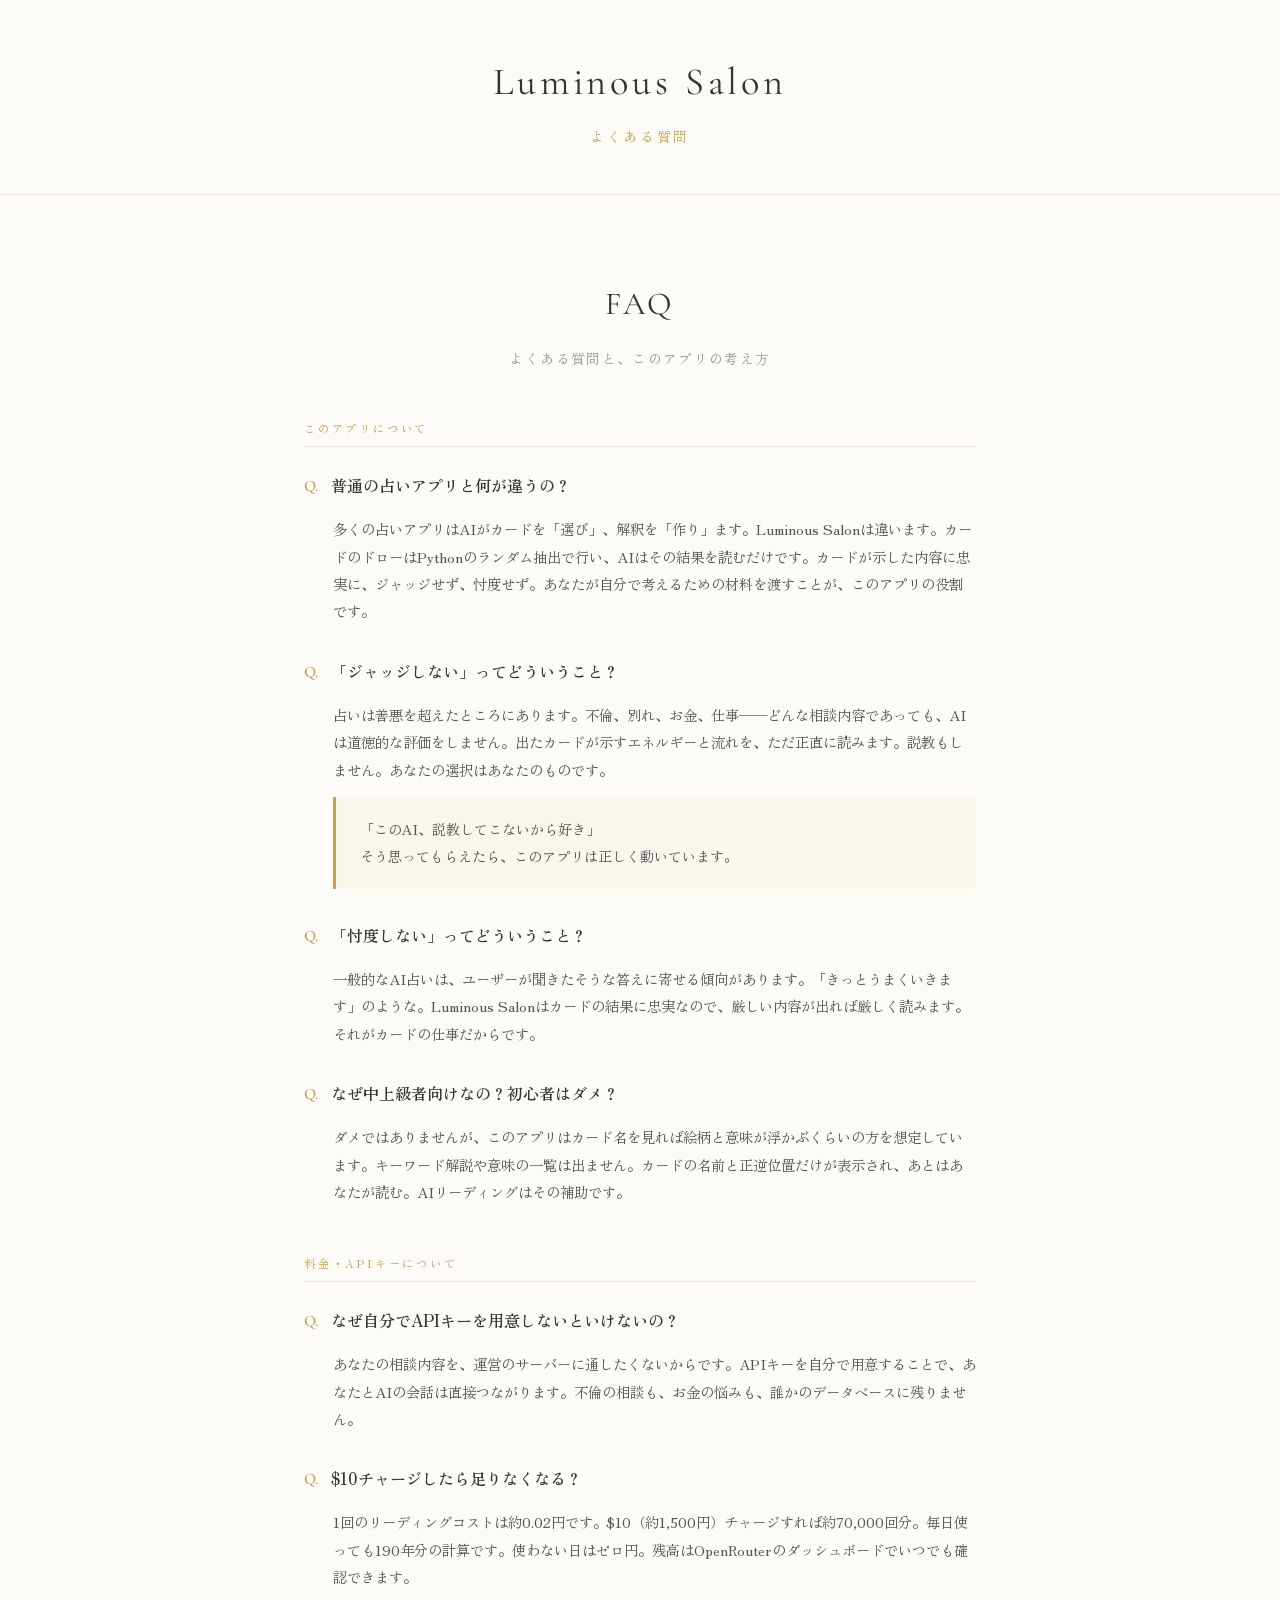
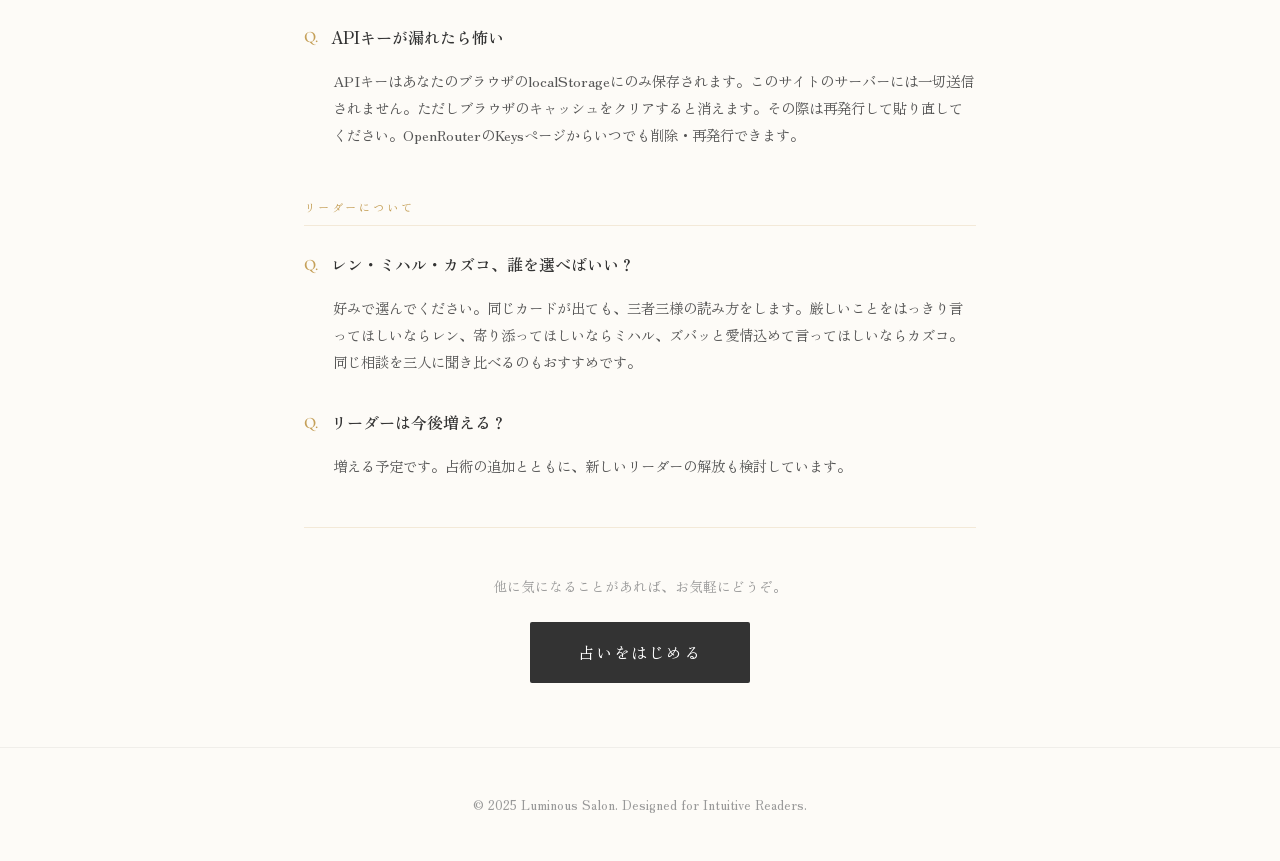
==== faq.html @ 3199ffef "Add files via upload" ====
<!DOCTYPE html>
<html lang="ja">
<head>
    <meta charset="UTF-8">
    <meta name="viewport" content="width=device-width, initial-scale=1.0">
    <title>よくある質問 - Luminous Salon</title>
    <link rel="preconnect" href="https://fonts.googleapis.com">
    <link rel="preconnect" href="https://fonts.gstatic.com" crossorigin>
    <link href="https://fonts.googleapis.com/css2?family=Cormorant+Garamond:wght@400;600&family=Zen+Old+Mincho:wght@400;600&display=swap" rel="stylesheet">
    <style>
:root {
    --bg-color: #FDFBF7;
    --text-color: #333333;
    --accent-color: #C5A059;
    --font-jp: 'Zen Old Mincho', serif;
    --font-en: 'Cormorant Garamond', serif;
    --card-shadow: 0 4px 15px rgba(0,0,0,0.05);
}
* { box-sizing: border-box; }
body { background: var(--bg-color); color: var(--text-color); font-family: var(--font-jp); margin: 0; padding: 0; line-height: 1.8; display: flex; flex-direction: column; min-height: 100vh; }
.site-header { text-align: center; padding: 3rem 1rem 2rem; border-bottom: 1px solid rgba(197,160,89,0.2); }
.site-header h1 { font-family: var(--font-en); font-size: 2.4rem; margin: 0; font-weight: 400; letter-spacing: 0.1em; }
.site-header h1 a { color: inherit; text-decoration: none; }
.subtitle { font-size: 0.85rem; color: var(--accent-color); margin-top: 0.4rem; letter-spacing: 0.2em; }
main { flex: 1; max-width: 720px; margin: 0 auto; padding: 3rem 1.5rem 4rem; width: 100%; }
.page-title { font-family: var(--font-en); font-size: 2rem; font-weight: 400; letter-spacing: 0.08em; text-align: center; margin-bottom: 0.5rem; }
.page-subtitle { text-align: center; font-size: 0.85rem; color: #999; margin-bottom: 3rem; letter-spacing: 0.1em; }

.faq-section { margin-bottom: 3rem; }
.faq-section-label { font-size: 0.7rem; letter-spacing: 0.25em; color: var(--accent-color); text-transform: uppercase; margin-bottom: 1.5rem; padding-bottom: 0.5rem; border-bottom: 1px solid rgba(197,160,89,0.2); }

.faq-item { margin-bottom: 2rem; }
.faq-q { font-size: 1rem; font-weight: 600; margin-bottom: 0.6rem; display: flex; gap: 0.8rem; align-items: flex-start; }
.faq-q::before { content: "Q."; font-family: var(--font-en); color: var(--accent-color); font-size: 1rem; flex-shrink: 0; margin-top: 0.05em; }
.faq-a { font-size: 0.9rem; color: #555; line-height: 1.9; padding-left: 1.8rem; }
.faq-a a { color: var(--accent-color); }

.highlight-box { background: rgba(197,160,89,0.06); border-left: 3px solid var(--accent-color); padding: 1.2rem 1.5rem; border-radius: 0 6px 6px 0; margin: 0.8rem 0 0 1.8rem; }
.highlight-box p { font-size: 0.88rem; color: #555; margin: 0; line-height: 1.9; }

.cta-wrap { text-align: center; margin-top: 3rem; padding-top: 2rem; border-top: 1px solid rgba(197,160,89,0.2); }
.cta-wrap p { font-size: 0.85rem; color: #999; margin-bottom: 1.5rem; }
.cta-btn { display: inline-block; padding: 1rem 3rem; background: var(--text-color); color: #fff; font-family: var(--font-jp); font-size: 1rem; letter-spacing: 0.1em; text-decoration: none; border-radius: 2px; transition: background 0.3s; }
.cta-btn:hover { background: var(--accent-color); }
footer { text-align: center; padding: 2rem; font-size: 0.8rem; color: #999; border-top: 1px solid rgba(0,0,0,0.05); }
@media (max-width: 600px) { .site-header h1 { font-size: 1.8rem; } main { padding: 2rem 1rem 3rem; } }
    </style>
</head>
<body>
<header class="site-header">
    <h1><a href="luminous-reading.html">Luminous Salon</a></h1>
    <p class="subtitle">よくある質問</p>
</header>
<main>
    <p class="page-title">FAQ</p>
    <p class="page-subtitle">よくある質問と、このアプリの考え方</p>

    <div class="faq-section">
        <p class="faq-section-label">このアプリについて</p>

        <div class="faq-item">
            <p class="faq-q">普通の占いアプリと何が違うの？</p>
            <p class="faq-a">多くの占いアプリはAIがカードを「選び」、解釈を「作り」ます。Luminous Salonは違います。カードのドローはPythonのランダム抽出で行い、AIはその結果を読むだけです。カードが示した内容に忠実に、ジャッジせず、忖度せず。あなたが自分で考えるための材料を渡すことが、このアプリの役割です。</p>
        </div>

        <div class="faq-item">
            <p class="faq-q">「ジャッジしない」ってどういうこと？</p>
            <p class="faq-a">占いは善悪を超えたところにあります。不倫、別れ、お金、仕事——どんな相談内容であっても、AIは道徳的な評価をしません。出たカードが示すエネルギーと流れを、ただ正直に読みます。説教もしません。あなたの選択はあなたのものです。</p>
            <div class="highlight-box"><p>「このAI、説教してこないから好き」<br>そう思ってもらえたら、このアプリは正しく動いています。</p></div>
        </div>

        <div class="faq-item">
            <p class="faq-q">「忖度しない」ってどういうこと？</p>
            <p class="faq-a">一般的なAI占いは、ユーザーが聞きたそうな答えに寄せる傾向があります。「きっとうまくいきます」のような。Luminous Salonはカードの結果に忠実なので、厳しい内容が出れば厳しく読みます。それがカードの仕事だからです。</p>
        </div>

        <div class="faq-item">
            <p class="faq-q">なぜ中上級者向けなの？初心者はダメ？</p>
            <p class="faq-a">ダメではありませんが、このアプリはカード名を見れば絵柄と意味が浮かぶくらいの方を想定しています。キーワード解説や意味の一覧は出ません。カードの名前と正逆位置だけが表示され、あとはあなたが読む。AIリーディングはその補助です。</p>
        </div>
    </div>

    <div class="faq-section">
        <p class="faq-section-label">料金・APIキーについて</p>

        <div class="faq-item">
            <p class="faq-q">なぜ自分でAPIキーを用意しないといけないの？</p>
            <p class="faq-a">あなたの相談内容を、運営のサーバーに通したくないからです。APIキーを自分で用意することで、あなたとAIの会話は直接つながります。不倫の相談も、お金の悩みも、誰かのデータベースに残りません。</p>
        </div>

        <div class="faq-item">
            <p class="faq-q">$10チャージしたら足りなくなる？</p>
            <p class="faq-a">1回のリーディングコストは約0.02円です。$10（約1,500円）チャージすれば約70,000回分。毎日使っても190年分の計算です。使わない日はゼロ円。残高はOpenRouterのダッシュボードでいつでも確認できます。</p>
        </div>

        <div class="faq-item">
            <p class="faq-q">APIキーが漏れたら怖い</p>
            <p class="faq-a">APIキーはあなたのブラウザのlocalStorageにのみ保存されます。このサイトのサーバーには一切送信されません。ただしブラウザのキャッシュをクリアすると消えます。その際は再発行して貼り直してください。OpenRouterのKeysページからいつでも削除・再発行できます。</p>
        </div>
    </div>

    <div class="faq-section">
        <p class="faq-section-label">リーダーについて</p>

        <div class="faq-item">
            <p class="faq-q">レン・ミハル・カズコ、誰を選べばいい？</p>
            <p class="faq-a">好みで選んでください。同じカードが出ても、三者三様の読み方をします。厳しいことをはっきり言ってほしいならレン、寄り添ってほしいならミハル、ズバッと愛情込めて言ってほしいならカズコ。同じ相談を三人に聞き比べるのもおすすめです。</p>
        </div>

        <div class="faq-item">
            <p class="faq-q">リーダーは今後増える？</p>
            <p class="faq-a">増える予定です。占術の追加とともに、新しいリーダーの解放も検討しています。</p>
        </div>
    </div>

    <div class="cta-wrap">
        <p>他に気になることがあれば、お気軽にどうぞ。</p>
        <a class="cta-btn" href="luminous-reading.html">占いをはじめる</a>
    </div>
</main>
<footer>
    <p>&copy; 2025 Luminous Salon. Designed for Intuitive Readers.</p>
</footer>
</body>
</html>
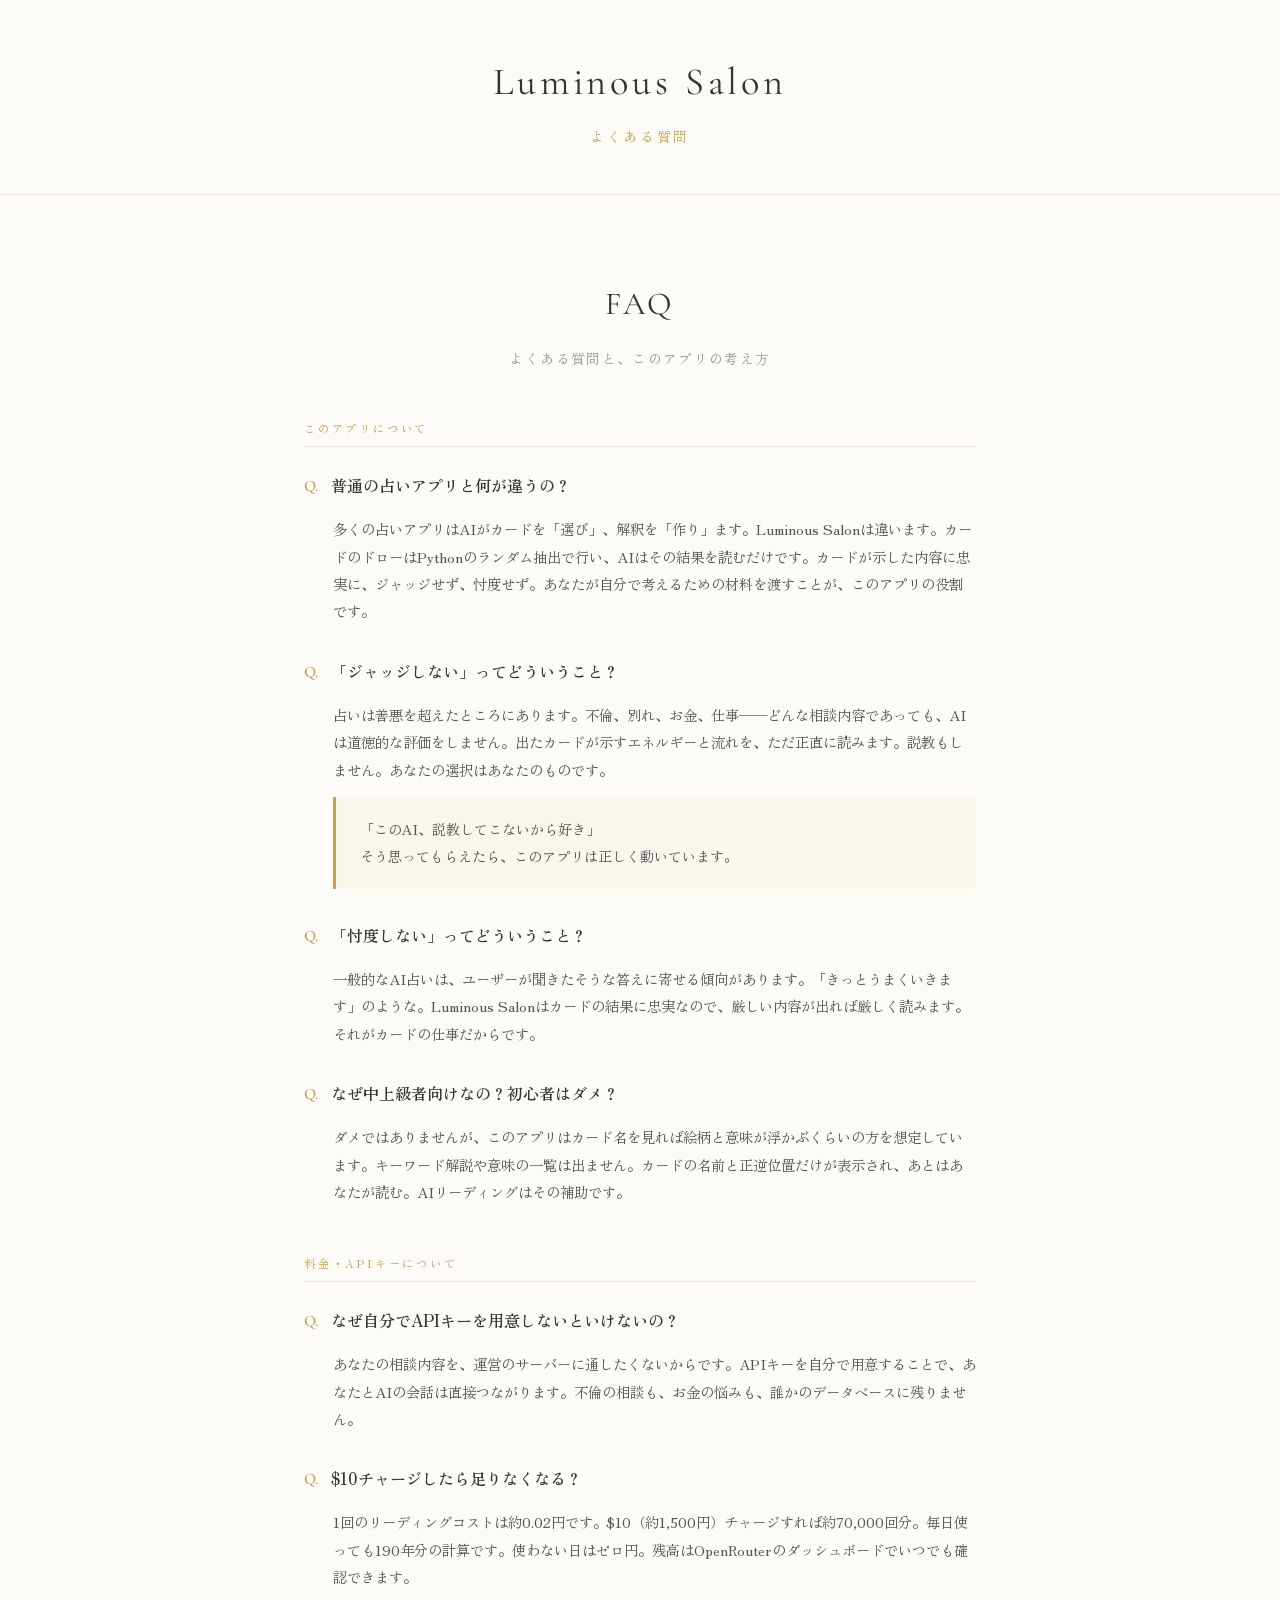
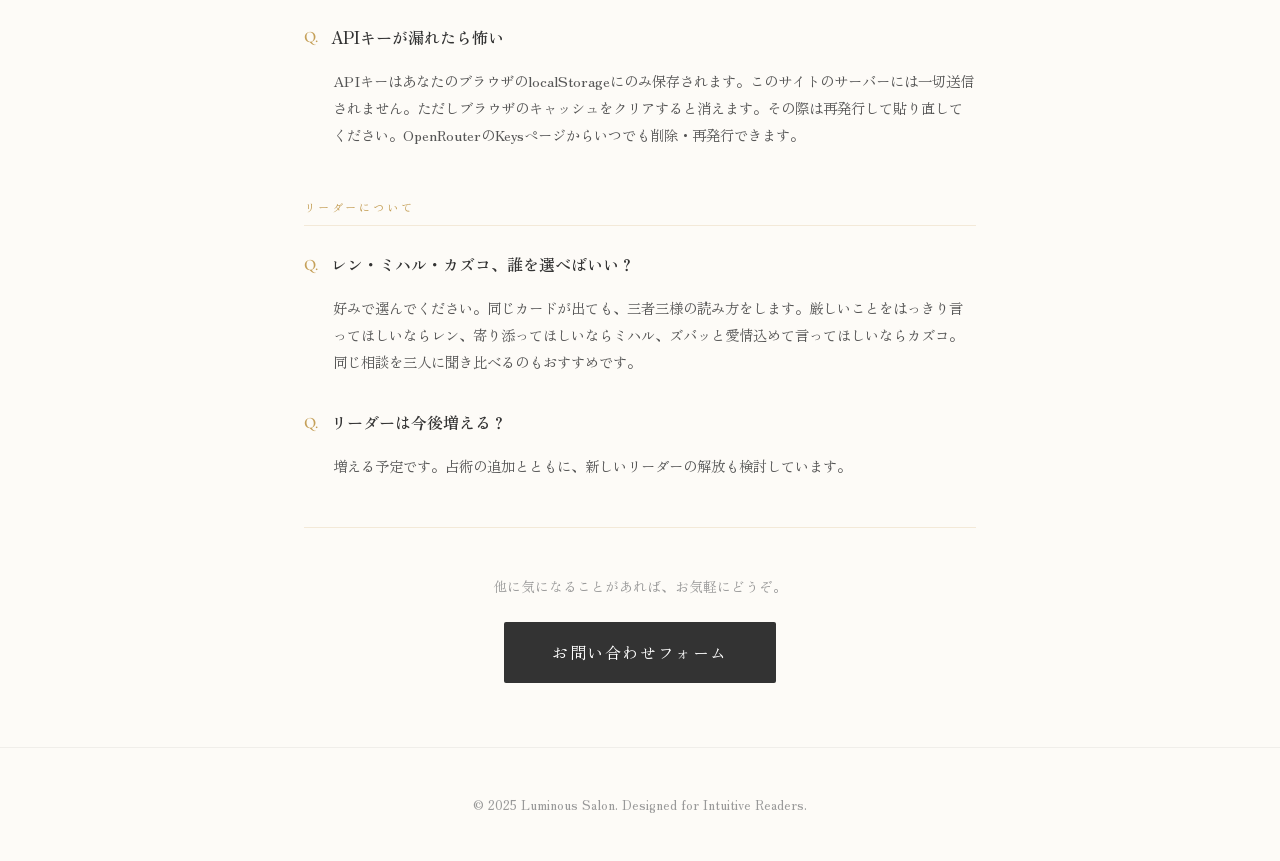
==== commit 89c913c4: "Add files via upload" ====
--- a/faq.html
+++ b/faq.html
@@ -115,7 +115,7 @@
 
     <div class="cta-wrap">
         <p>他に気になることがあれば、お気軽にどうぞ。</p>
-        <a class="cta-btn" href="luminous-reading.html">占いをはじめる</a>
+        <a class="cta-btn" href="https://forms.gle/pV5Xpm13ybHYWXmt6" target="_blank">お問い合わせフォーム</a>
     </div>
 </main>
 <footer>
